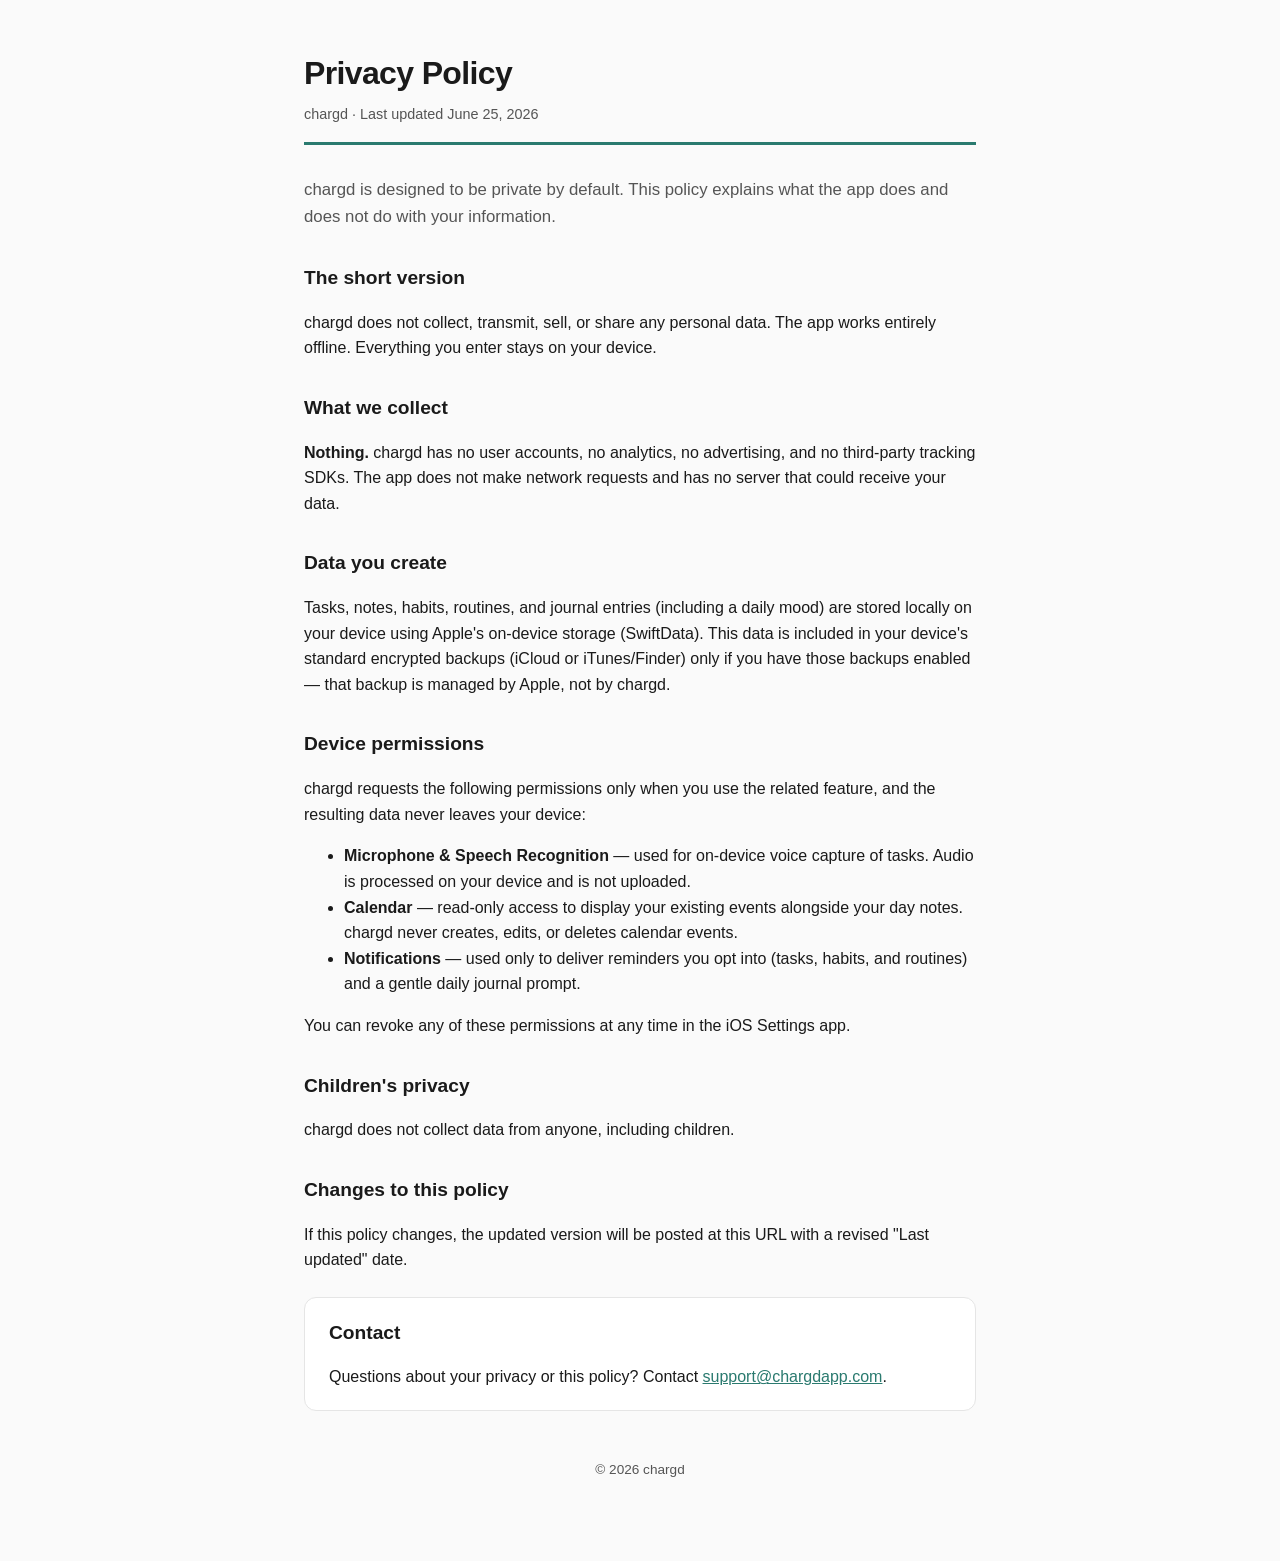
==== privacy.html @ a18f489c "chargd public site: landing, privacy policy, support Co-Authored-By: Claude Opus 4.8 <noreply@anthro" ====
<!DOCTYPE html>
<html lang="en">
<head>
<meta charset="utf-8">
<meta name="viewport" content="width=device-width, initial-scale=1">
<title>Privacy Policy — chargd</title>
<style>
  :root { --ink:#1a1a1a; --soft:#555; --accent:#2a7a6f; --bg:#fafafa; --card:#fff; --border:#e5e5e5; }
  * { box-sizing:border-box; }
  body { margin:0; font-family:-apple-system,BlinkMacSystemFont,"Segoe UI",Roboto,Helvetica,Arial,sans-serif; color:var(--ink); background:var(--bg); line-height:1.6; }
  .wrap { max-width:720px; margin:0 auto; padding:48px 24px 80px; }
  header { border-bottom:3px solid var(--accent); padding-bottom:16px; margin-bottom:32px; }
  h1 { font-size:2rem; margin:0 0 4px; letter-spacing:-0.02em; }
  .updated { color:var(--soft); font-size:0.9rem; }
  h2 { font-size:1.2rem; margin:32px 0 8px; }
  p, li { color:var(--ink); }
  .lead { font-size:1.05rem; color:var(--soft); }
  a { color:var(--accent); }
  .card { background:var(--card); border:1px solid var(--border); border-radius:12px; padding:20px 24px; margin-top:24px; }
  footer { margin-top:48px; color:var(--soft); font-size:0.85rem; text-align:center; }
</style>
</head>
<body>
<div class="wrap">
  <header>
    <h1>Privacy Policy</h1>
    <div class="updated">chargd &middot; Last updated June 25, 2026</div>
  </header>

  <p class="lead">chargd is designed to be private by default. This policy explains what the app does and does not do with your information.</p>

  <h2>The short version</h2>
  <p>chargd does not collect, transmit, sell, or share any personal data. The app works entirely offline. Everything you enter stays on your device.</p>

  <h2>What we collect</h2>
  <p><strong>Nothing.</strong> chargd has no user accounts, no analytics, no advertising, and no third-party tracking SDKs. The app does not make network requests and has no server that could receive your data.</p>

  <h2>Data you create</h2>
  <p>Tasks, notes, habits, routines, and journal entries (including a daily mood) are stored locally on your device using Apple's on-device storage (SwiftData). This data is included in your device's standard encrypted backups (iCloud or iTunes/Finder) only if you have those backups enabled — that backup is managed by Apple, not by chargd.</p>

  <h2>Device permissions</h2>
  <p>chargd requests the following permissions only when you use the related feature, and the resulting data never leaves your device:</p>
  <ul>
    <li><strong>Microphone &amp; Speech Recognition</strong> — used for on-device voice capture of tasks. Audio is processed on your device and is not uploaded.</li>
    <li><strong>Calendar</strong> — read-only access to display your existing events alongside your day notes. chargd never creates, edits, or deletes calendar events.</li>
    <li><strong>Notifications</strong> — used only to deliver reminders you opt into (tasks, habits, and routines) and a gentle daily journal prompt.</li>
  </ul>
  <p>You can revoke any of these permissions at any time in the iOS Settings app.</p>

  <h2>Children's privacy</h2>
  <p>chargd does not collect data from anyone, including children.</p>

  <h2>Changes to this policy</h2>
  <p>If this policy changes, the updated version will be posted at this URL with a revised "Last updated" date.</p>

  <div class="card">
    <h2 style="margin-top:0">Contact</h2>
    <p style="margin-bottom:0">Questions about your privacy or this policy? Contact <a href="mailto:support@chargdapp.com">support@chargdapp.com</a>.</p>
  </div>

  <footer>&copy; 2026 chargd</footer>
</div>
</body>
</html>
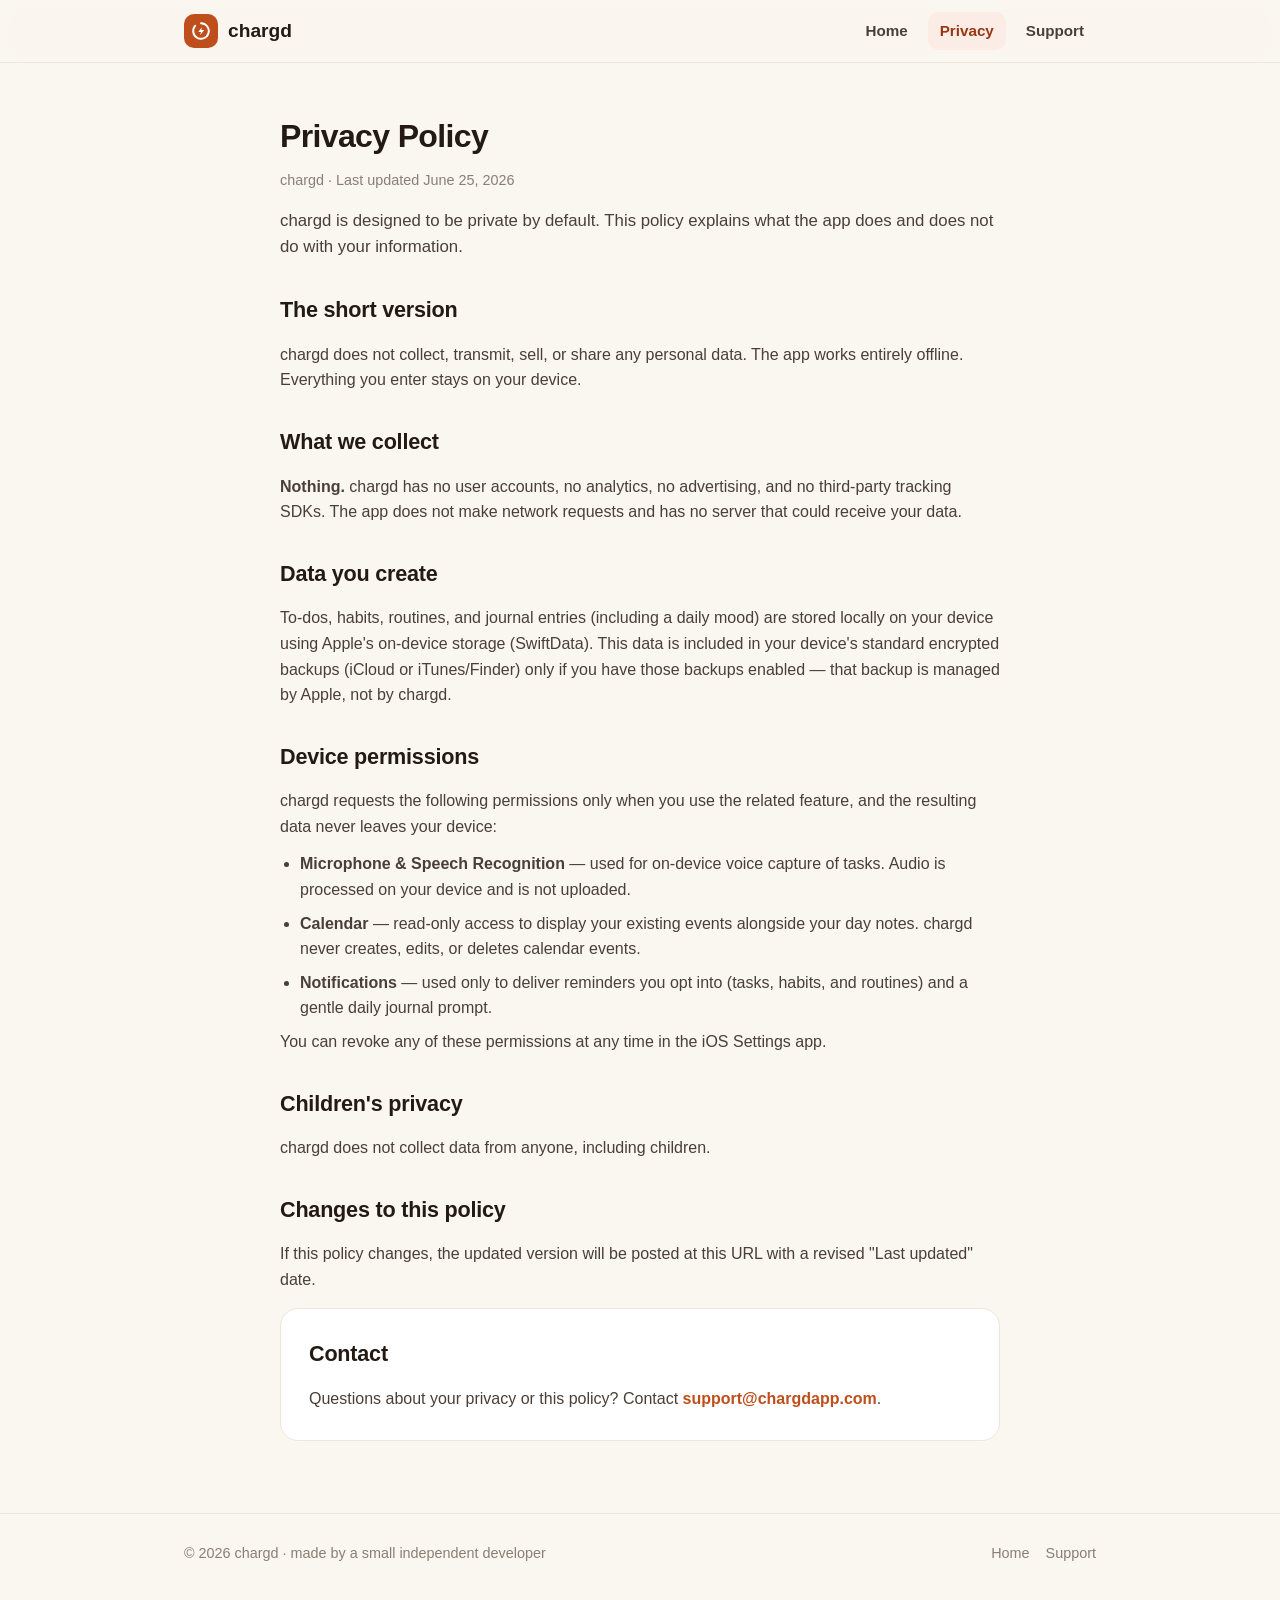
==== commit a09df9bb: "Add shared header + nav; unify pages to terracotta brand Co-Authored-By: Claude Opus 4.8 <noreply@an" ====
--- a/privacy.html
+++ b/privacy.html
@@ -4,29 +4,28 @@
 <meta charset="utf-8">
 <meta name="viewport" content="width=device-width, initial-scale=1">
 <title>Privacy Policy — chargd</title>
-<style>
-  :root { --ink:#1a1a1a; --soft:#555; --accent:#2a7a6f; --bg:#fafafa; --card:#fff; --border:#e5e5e5; }
-  * { box-sizing:border-box; }
-  body { margin:0; font-family:-apple-system,BlinkMacSystemFont,"Segoe UI",Roboto,Helvetica,Arial,sans-serif; color:var(--ink); background:var(--bg); line-height:1.6; }
-  .wrap { max-width:720px; margin:0 auto; padding:48px 24px 80px; }
-  header { border-bottom:3px solid var(--accent); padding-bottom:16px; margin-bottom:32px; }
-  h1 { font-size:2rem; margin:0 0 4px; letter-spacing:-0.02em; }
-  .updated { color:var(--soft); font-size:0.9rem; }
-  h2 { font-size:1.2rem; margin:32px 0 8px; }
-  p, li { color:var(--ink); }
-  .lead { font-size:1.05rem; color:var(--soft); }
-  a { color:var(--accent); }
-  .card { background:var(--card); border:1px solid var(--border); border-radius:12px; padding:20px 24px; margin-top:24px; }
-  footer { margin-top:48px; color:var(--soft); font-size:0.85rem; text-align:center; }
-</style>
+<link rel="stylesheet" href="styles.css">
 </head>
 <body>
-<div class="wrap">
-  <header>
-    <h1>Privacy Policy</h1>
-    <div class="updated">chargd &middot; Last updated June 25, 2026</div>
-  </header>
+<header class="site-header">
+  <div class="nav">
+    <a class="brand" href="index.html">
+      <span class="mark" aria-hidden="true">
+        <svg width="22" height="22" viewBox="0 0 48 48"><path d="M24 7 A17 17 0 1 1 11.5 12.4" fill="none" stroke="#fff" stroke-width="4.2" stroke-linecap="round"/><path d="M26 16 L18 26 H24 L22 33 L31 22 H25 Z" fill="#fff"/></svg>
+      </span>
+      <span class="brand-name">chargd</span>
+    </a>
+    <nav class="nav-links">
+      <a href="index.html">Home</a>
+      <a href="privacy.html" class="active">Privacy</a>
+      <a href="support.html">Support</a>
+    </nav>
+  </div>
+</header>
 
+<main class="wrap page">
+  <h1>Privacy Policy</h1>
+  <div class="updated">chargd · Last updated June 25, 2026</div>
   <p class="lead">chargd is designed to be private by default. This policy explains what the app does and does not do with your information.</p>
 
   <h2>The short version</h2>
@@ -36,7 +35,7 @@
   <p><strong>Nothing.</strong> chargd has no user accounts, no analytics, no advertising, and no third-party tracking SDKs. The app does not make network requests and has no server that could receive your data.</p>
 
   <h2>Data you create</h2>
-  <p>Tasks, notes, habits, routines, and journal entries (including a daily mood) are stored locally on your device using Apple's on-device storage (SwiftData). This data is included in your device's standard encrypted backups (iCloud or iTunes/Finder) only if you have those backups enabled — that backup is managed by Apple, not by chargd.</p>
+  <p>To-dos, habits, routines, and journal entries (including a daily mood) are stored locally on your device using Apple's on-device storage (SwiftData). This data is included in your device's standard encrypted backups (iCloud or iTunes/Finder) only if you have those backups enabled — that backup is managed by Apple, not by chargd.</p>
 
   <h2>Device permissions</h2>
   <p>chargd requests the following permissions only when you use the related feature, and the resulting data never leaves your device:</p>
@@ -53,12 +52,17 @@
   <h2>Changes to this policy</h2>
   <p>If this policy changes, the updated version will be posted at this URL with a revised "Last updated" date.</p>
 
-  <div class="card">
+  <section>
     <h2 style="margin-top:0">Contact</h2>
     <p style="margin-bottom:0">Questions about your privacy or this policy? Contact <a href="mailto:support@chargdapp.com">support@chargdapp.com</a>.</p>
+  </section>
+</main>
+
+<footer>
+  <div class="inner">
+    <span>© 2026 chargd · made by a small independent developer</span>
+    <span class="foot-links"><a href="index.html">Home</a><a href="support.html">Support</a></span>
   </div>
-
-  <footer>&copy; 2026 chargd</footer>
-</div>
+</footer>
 </body>
 </html>
--- a/styles.css
+++ b/styles.css
@@ -0,0 +1,63 @@
+:root{
+  --ink:#231a14; --ink-soft:#4a3f37; --ink-muted:#8a7f74;
+  --accent:#be4f1c; --accent-deep:#9a3412; --accent-pale:#fbede5;
+  --warm:#faf6f0; --card:#ffffff; --border:#efe6db; --radius:18px;
+}
+*{box-sizing:border-box;margin:0;padding:0}
+html{scroll-behavior:smooth}
+body{font-family:-apple-system,BlinkMacSystemFont,"SF Pro Text","Segoe UI",Roboto,sans-serif;
+  background:var(--warm);color:var(--ink);line-height:1.6;-webkit-font-smoothing:antialiased}
+.wrap{max-width:720px;margin:0 auto;padding:0 24px}
+a{color:var(--accent);text-decoration:none;font-weight:600}
+a:hover{text-decoration:underline}
+
+/* Sticky header + nav */
+.site-header{position:sticky;top:0;z-index:50;background:rgba(250,246,240,.85);
+  backdrop-filter:saturate(180%) blur(12px);-webkit-backdrop-filter:saturate(180%) blur(12px);
+  border-bottom:1px solid var(--border)}
+.nav{max-width:960px;margin:0 auto;padding:12px 24px;display:flex;align-items:center;justify-content:space-between;gap:16px}
+.brand{display:inline-flex;align-items:center;gap:10px;font-weight:700;font-size:1.2rem;color:var(--ink)}
+.brand:hover{text-decoration:none}
+.brand .mark{width:34px;height:34px;border-radius:10px;background:var(--accent);
+  display:flex;align-items:center;justify-content:center;flex:0 0 auto}
+.nav-links{display:flex;align-items:center;gap:8px}
+.nav-links a{color:var(--ink-soft);font-weight:600;font-size:.95rem;padding:7px 12px;border-radius:10px}
+.nav-links a:hover{background:var(--accent-pale);color:var(--accent-deep);text-decoration:none}
+.nav-links a.active{color:var(--accent-deep);background:var(--accent-pale)}
+
+/* Hero (landing) */
+.hero{text-align:center;padding:64px 24px 40px}
+.hero h1{font-size:clamp(2rem,5vw,2.7rem);line-height:1.14;letter-spacing:-.03em;margin-bottom:16px}
+.hero .sub{font-size:1.18rem;color:var(--ink-soft);max-width:540px;margin:0 auto}
+.pills{display:flex;flex-wrap:wrap;gap:8px;justify-content:center;margin-top:28px}
+.pill{background:var(--accent-pale);color:var(--accent-deep);font-weight:600;font-size:.9rem;padding:7px 14px;border-radius:20px}
+
+/* Content + cards */
+.page{padding:48px 0 24px}
+.page h1{font-size:2rem;letter-spacing:-.02em;margin-bottom:6px}
+.page .updated{color:var(--ink-muted);font-size:.9rem;margin-bottom:8px}
+.page .lead{font-size:1.05rem;color:var(--ink-soft);margin:16px 0}
+section{background:var(--card);border:1px solid var(--border);border-radius:var(--radius);padding:28px;margin:16px 0}
+h2{font-size:1.35rem;letter-spacing:-.01em;margin:0 0 14px}
+.page > h2{margin-top:32px}
+p{color:var(--ink-soft);margin-bottom:12px}
+ul{margin:0 0 4px 20px;color:var(--ink-soft)}
+li{margin-bottom:8px}
+.feat{display:grid;gap:16px}
+.feat .row{display:flex;gap:14px;align-items:flex-start}
+.feat .emoji{font-size:1.4rem;line-height:1.4;flex:0 0 auto}
+.feat strong{color:var(--ink)}
+.faq dt{font-weight:600;color:var(--ink);margin-top:16px}
+.faq dd{margin:4px 0 0;color:var(--ink-soft)}
+
+footer{border-top:1px solid var(--border);margin-top:32px}
+footer .inner{max-width:960px;margin:0 auto;padding:28px 24px 48px;color:var(--ink-muted);font-size:.9rem;
+  display:flex;flex-wrap:wrap;gap:6px 16px;align-items:center;justify-content:space-between}
+footer a{color:var(--ink-muted);font-weight:500}
+footer .foot-links{display:flex;gap:16px}
+
+@media (max-width:480px){
+  .brand-name{display:none}
+  .nav{padding:10px 16px}
+  .wrap{padding:0 16px}
+}
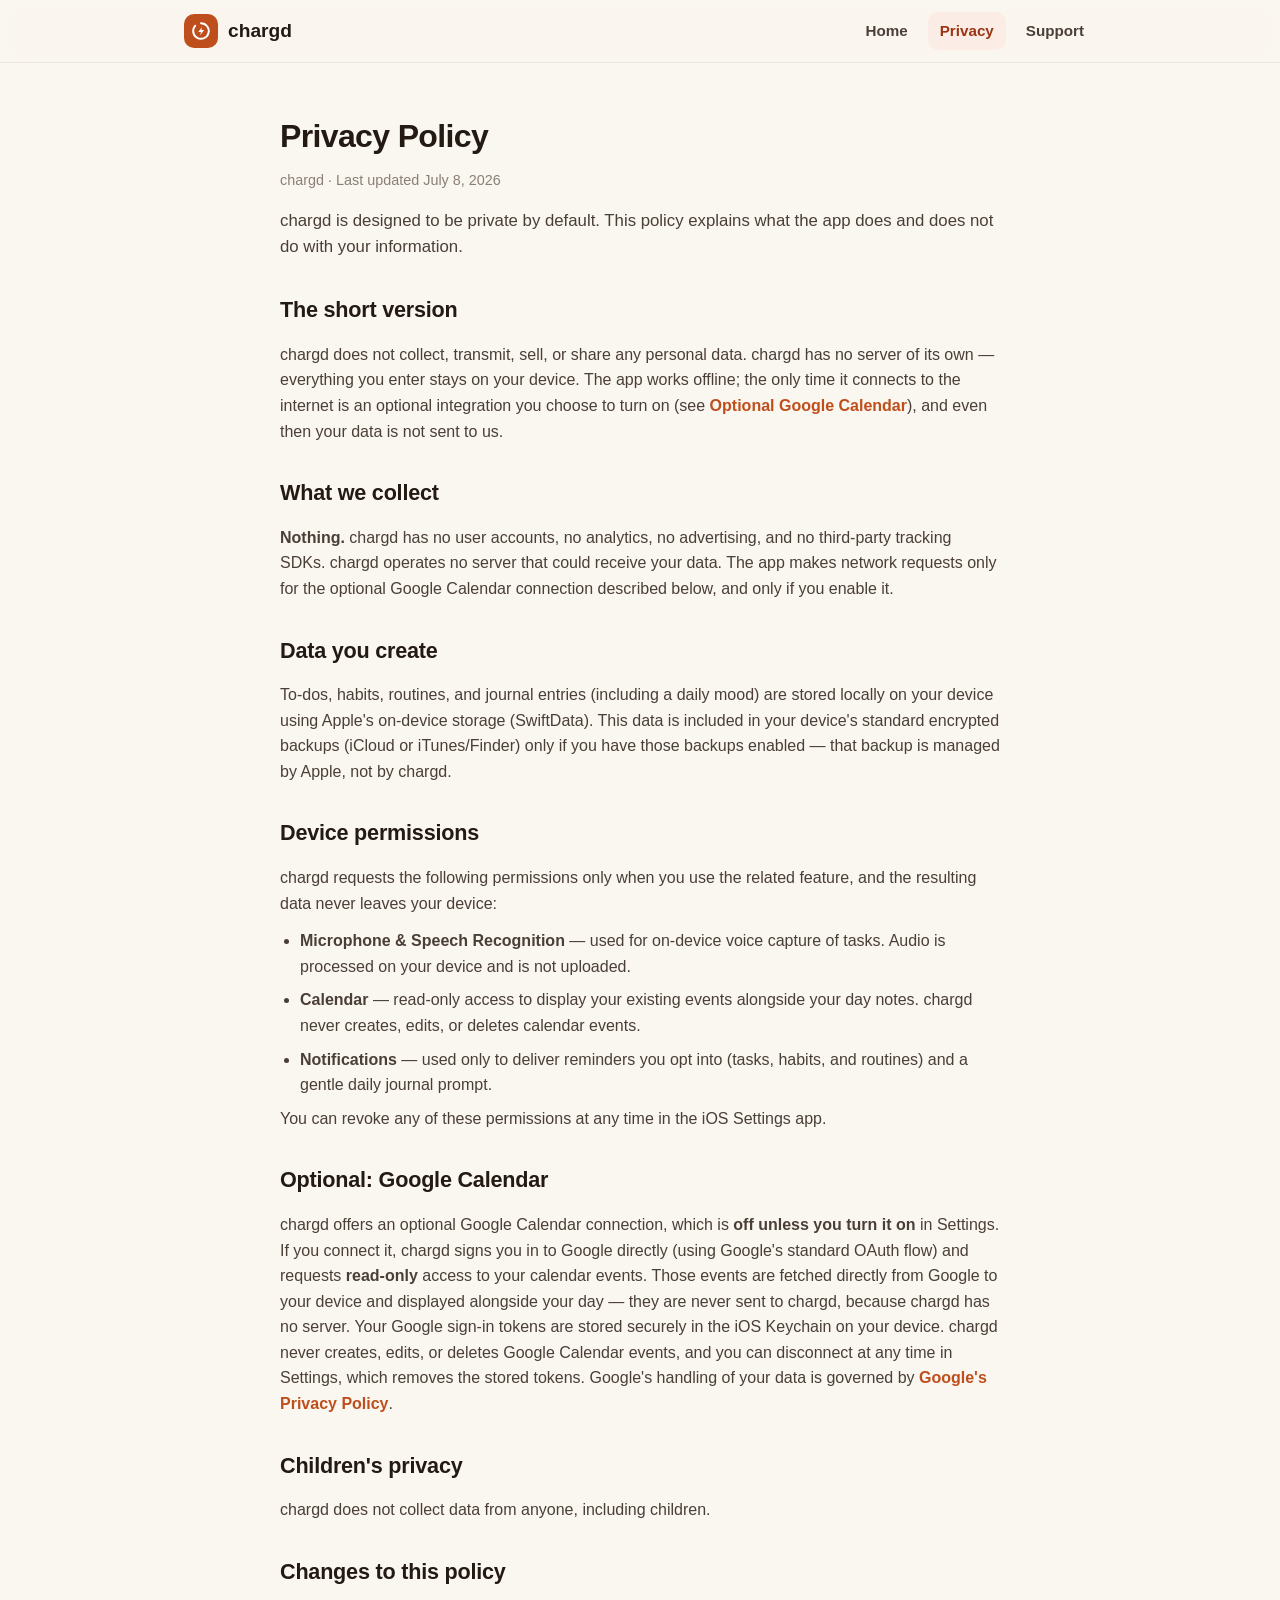
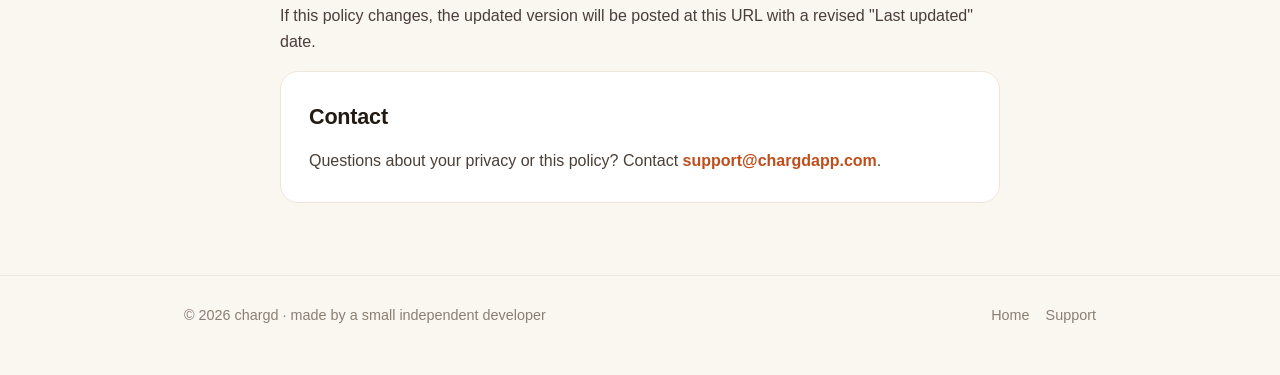
==== commit 8d8c54d1: "Privacy policy: describe optional Google Calendar integration" ====
--- a/privacy.html
+++ b/privacy.html
@@ -25,14 +25,14 @@
 
 <main class="wrap page">
   <h1>Privacy Policy</h1>
-  <div class="updated">chargd · Last updated June 25, 2026</div>
+  <div class="updated">chargd · Last updated July 8, 2026</div>
   <p class="lead">chargd is designed to be private by default. This policy explains what the app does and does not do with your information.</p>
 
   <h2>The short version</h2>
-  <p>chargd does not collect, transmit, sell, or share any personal data. The app works entirely offline. Everything you enter stays on your device.</p>
+  <p>chargd does not collect, transmit, sell, or share any personal data. chargd has no server of its own — everything you enter stays on your device. The app works offline; the only time it connects to the internet is an optional integration you choose to turn on (see <a href="#google">Optional Google Calendar</a>), and even then your data is not sent to us.</p>
 
   <h2>What we collect</h2>
-  <p><strong>Nothing.</strong> chargd has no user accounts, no analytics, no advertising, and no third-party tracking SDKs. The app does not make network requests and has no server that could receive your data.</p>
+  <p><strong>Nothing.</strong> chargd has no user accounts, no analytics, no advertising, and no third-party tracking SDKs. chargd operates no server that could receive your data. The app makes network requests only for the optional Google Calendar connection described below, and only if you enable it.</p>
 
   <h2>Data you create</h2>
   <p>To-dos, habits, routines, and journal entries (including a daily mood) are stored locally on your device using Apple's on-device storage (SwiftData). This data is included in your device's standard encrypted backups (iCloud or iTunes/Finder) only if you have those backups enabled — that backup is managed by Apple, not by chargd.</p>
@@ -45,6 +45,9 @@
     <li><strong>Notifications</strong> — used only to deliver reminders you opt into (tasks, habits, and routines) and a gentle daily journal prompt.</li>
   </ul>
   <p>You can revoke any of these permissions at any time in the iOS Settings app.</p>
+
+  <h2 id="google">Optional: Google Calendar</h2>
+  <p>chargd offers an optional Google Calendar connection, which is <strong>off unless you turn it on</strong> in Settings. If you connect it, chargd signs you in to Google directly (using Google's standard OAuth flow) and requests <strong>read-only</strong> access to your calendar events. Those events are fetched directly from Google to your device and displayed alongside your day — they are never sent to chargd, because chargd has no server. Your Google sign-in tokens are stored securely in the iOS Keychain on your device. chargd never creates, edits, or deletes Google Calendar events, and you can disconnect at any time in Settings, which removes the stored tokens. Google's handling of your data is governed by <a href="https://policies.google.com/privacy">Google's Privacy Policy</a>.</p>
 
   <h2>Children's privacy</h2>
   <p>chargd does not collect data from anyone, including children.</p>
--- a/styles.css
+++ b/styles.css
@@ -32,6 +32,25 @@
 .pills{display:flex;flex-wrap:wrap;gap:8px;justify-content:center;margin-top:28px}
 .pill{background:var(--accent-pale);color:var(--accent-deep);font-weight:600;font-size:.9rem;padding:7px 14px;border-radius:20px}
 
+/* Screenshot gallery — warm band, centered phone trio (Home hero in the middle) */
+.shots{padding:54px 0 58px;text-align:center;
+  background:linear-gradient(180deg,#fcefe6 0%,#f6ddcb 100%);
+  border-top:1px solid var(--border);border-bottom:1px solid var(--border);overflow:hidden}
+.shots h2{margin-bottom:6px}
+.shots .shots-sub{color:var(--accent-deep);font-size:.95rem;margin-bottom:38px}
+.shot-row{display:flex;justify-content:center;align-items:flex-end;gap:22px;padding:0 16px}
+.shot{margin:0}
+.phone{background:#1b1511;border-radius:40px;padding:8px;display:inline-block;
+  box-shadow:0 24px 50px rgba(35,26,20,.24)}
+.phone img{display:block;border-radius:33px;background:#fff;width:200px;height:auto}
+.shot.hero{position:relative;z-index:1}
+.shot.hero .phone{border-radius:46px;box-shadow:0 32px 64px rgba(35,26,20,.30)}
+.shot.hero .phone img{width:248px;border-radius:38px}
+@media (max-width:760px){
+  .shot.side{display:none}
+  .shot.hero .phone img{width:236px}
+}
+
 /* Content + cards */
 .page{padding:48px 0 24px}
 .page h1{font-size:2rem;letter-spacing:-.02em;margin-bottom:6px}
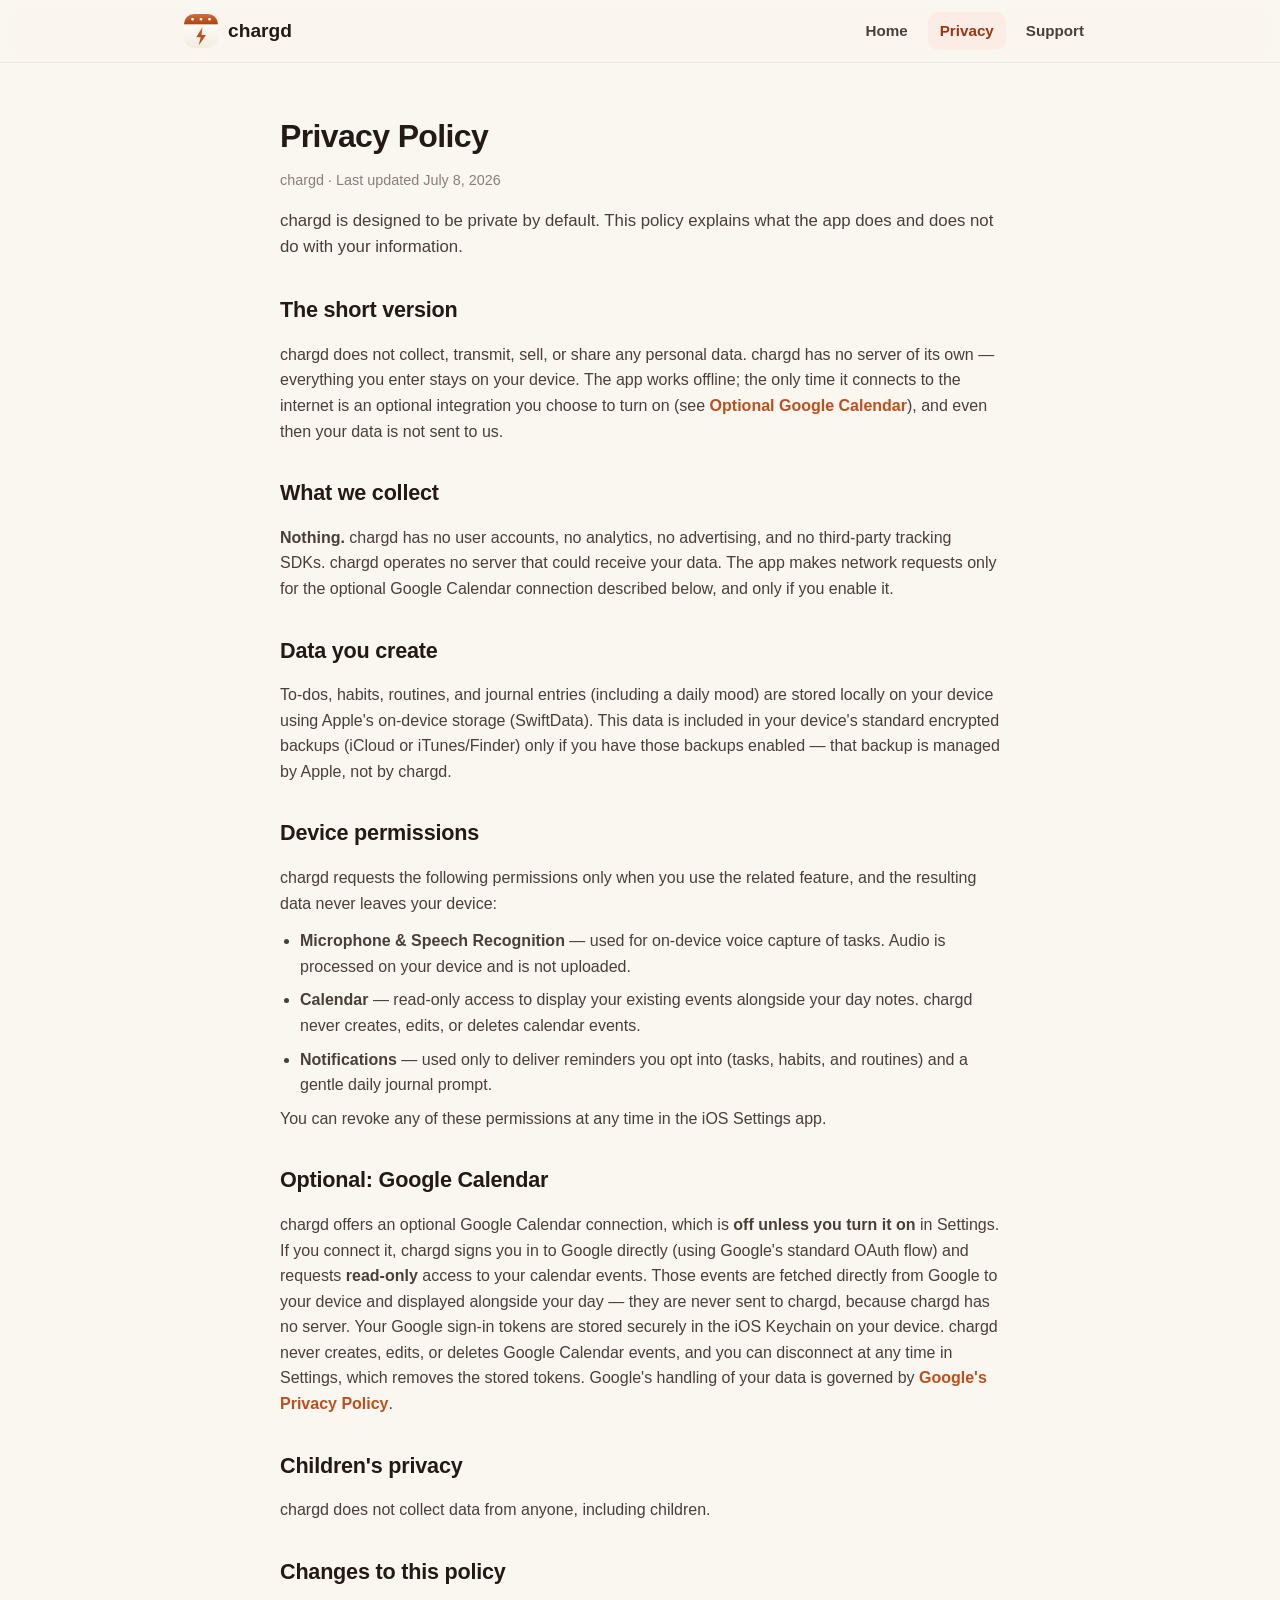
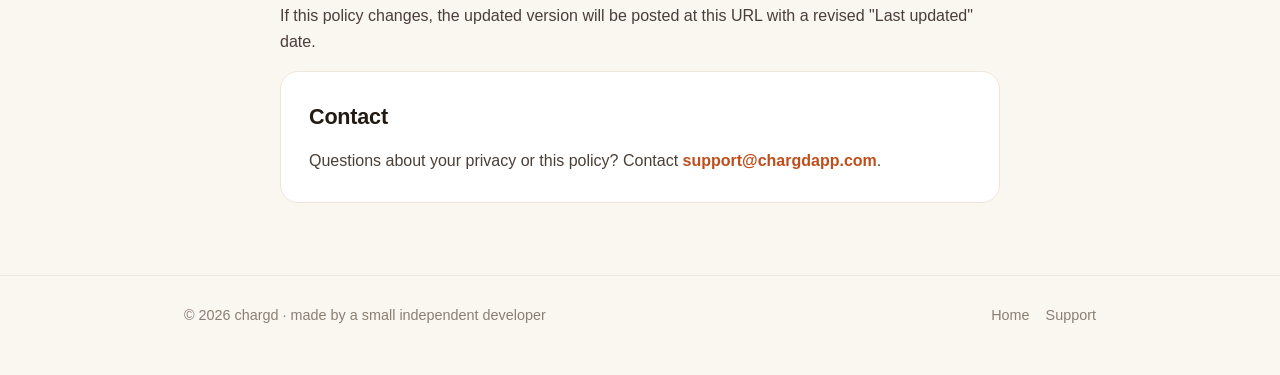
==== commit a88c1205: "Site: use the new app icon as logo + favicon; cache-bust screenshots" ====
--- a/privacy.html
+++ b/privacy.html
@@ -5,13 +5,14 @@
 <meta name="viewport" content="width=device-width, initial-scale=1">
 <title>Privacy Policy — chargd</title>
 <link rel="stylesheet" href="styles.css">
+<link rel="icon" type="image/png" href="icon.png?v=101"><link rel="apple-touch-icon" href="icon.png?v=101"><meta name="theme-color" content="#B45309">
 </head>
 <body>
 <header class="site-header">
   <div class="nav">
     <a class="brand" href="index.html">
       <span class="mark" aria-hidden="true">
-        <svg width="22" height="22" viewBox="0 0 48 48"><path d="M24 7 A17 17 0 1 1 11.5 12.4" fill="none" stroke="#fff" stroke-width="4.2" stroke-linecap="round"/><path d="M26 16 L18 26 H24 L22 33 L31 22 H25 Z" fill="#fff"/></svg>
+        <img src="icon.png?v=101" alt="" width="34" height="34">
       </span>
       <span class="brand-name">chargd</span>
     </a>
--- a/styles.css
+++ b/styles.css
@@ -18,8 +18,9 @@
 .nav{max-width:960px;margin:0 auto;padding:12px 24px;display:flex;align-items:center;justify-content:space-between;gap:16px}
 .brand{display:inline-flex;align-items:center;gap:10px;font-weight:700;font-size:1.2rem;color:var(--ink)}
 .brand:hover{text-decoration:none}
-.brand .mark{width:34px;height:34px;border-radius:10px;background:var(--accent);
+.brand .mark{width:34px;height:34px;border-radius:10px;background:var(--accent);overflow:hidden;
   display:flex;align-items:center;justify-content:center;flex:0 0 auto}
+.brand .mark img{width:100%;height:100%;display:block;object-fit:cover}
 .nav-links{display:flex;align-items:center;gap:8px}
 .nav-links a{color:var(--ink-soft);font-weight:600;font-size:.95rem;padding:7px 12px;border-radius:10px}
 .nav-links a:hover{background:var(--accent-pale);color:var(--accent-deep);text-decoration:none}
